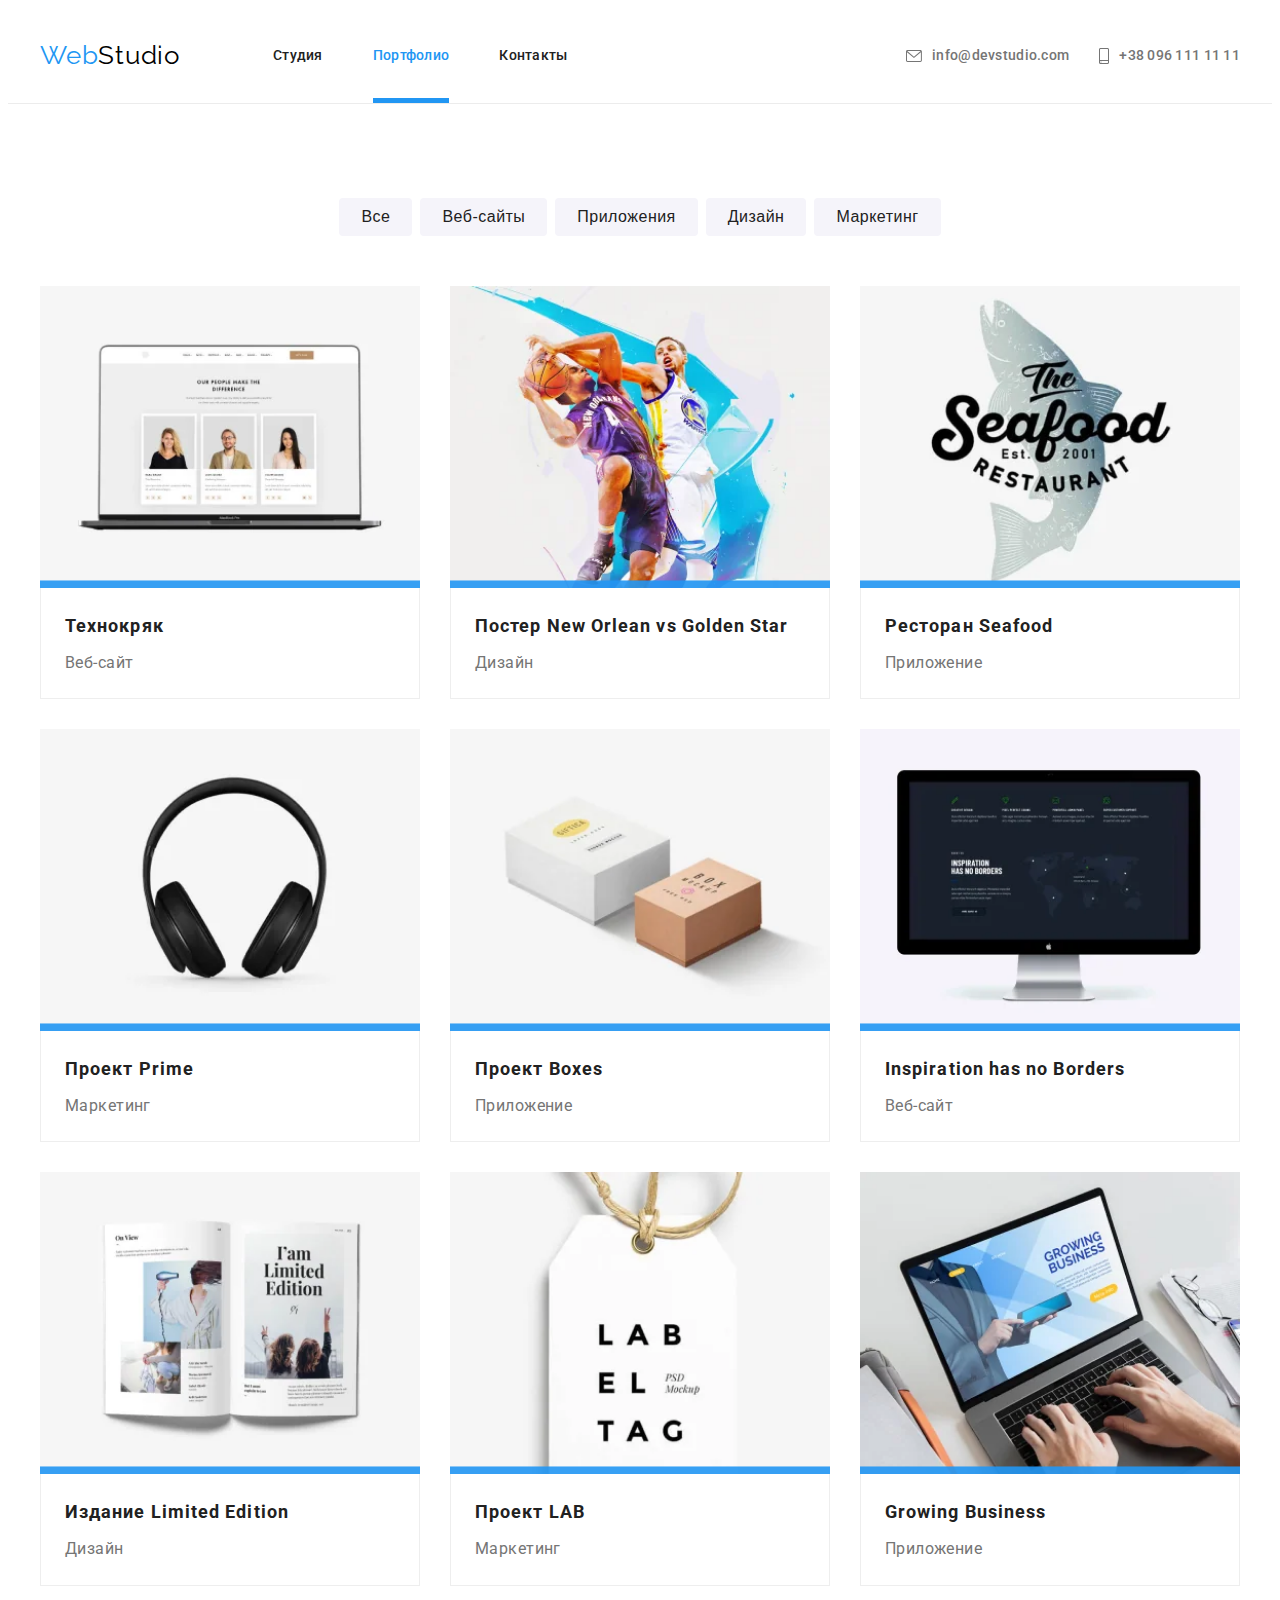
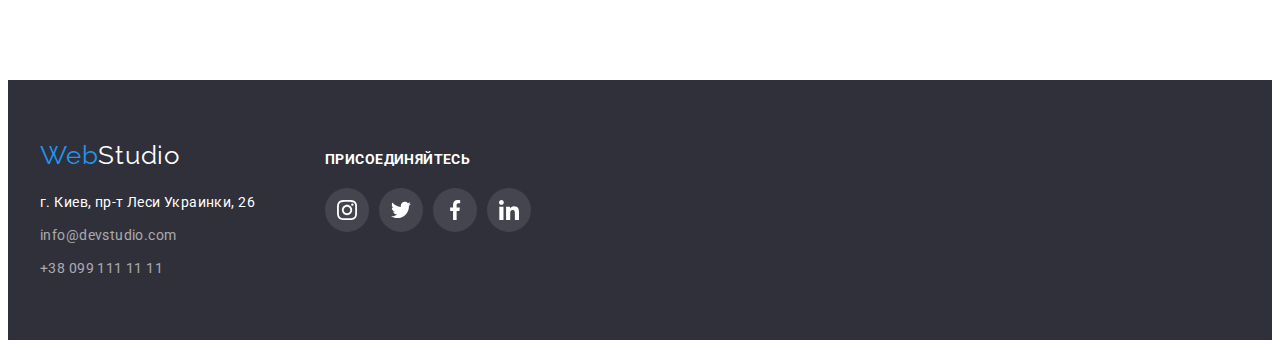
==== portfolio.html @ 074f7d72 "clone" ====
<!DOCTYPE html>
<html lang="ru">
<head>
    <meta charset="UTF-8">
    <meta http-equiv="X-UA-Compatible" content="IE=edge">
    <meta name="viewport" content="width=device-width, initial-scale=1.0">
    <link rel="preconnect" href="https://fonts.googleapis.com">
    <link rel="preconnect" href="https://fonts.gstatic.com" crossorigin>
    <link href="https://fonts.googleapis.com/css2?family=Raleway:wght@700&family=Roboto:wght@400;500;700;900&display=swap"
        rel="stylesheet">
    <link rel="stylesheet" href="https://cdnjs.cloudflare.com/ajax/libs/modern-normalize/1.1.0/modern-normalize.min.css"
        integrity="sha512-wpPYUAdjBVSE4KJnH1VR1HeZfpl1ub8YT/NKx4PuQ5NmX2tKuGu6U/JRp5y+Y8XG2tV+wKQpNHVUX03MfMFn9Q=="
        crossorigin="anonymous" referrerpolicy="no-referrer" />
    <link rel="stylesheet" href="./css/style.css">
    <title>Portfolio</title>
</head>
    <body>
        <!--Шапка-->
    <header class="header-nav">
        <div class="nav-box container">
            <nav>
                <a href="./index.html" class="logo link-style">
                    Web<span class="color-logo darker">Studio</span>
                </a>
                <ul class="items-nav list">
                    <li class="item-nav"><a href="./index.html" class="link-nav link-style ">Студия</a></li>
                    <li class="item-nav"><a href="./portfolio.html" class="link-nav link-style current">Портфолио</a></li>
                    <li class="item-nav"><a href="#" class="link-nav link-style">Контакты</a></li>
                </ul>
            </nav>
            <ul class="items-cont list">
                <li class="item-cont link-mail">
                    <a href="mailto:info@devstudio.com" class="link-mail link-style">
                        <svg class="icon-mail" width="16" height="12">
                            <use href="./images/sprite.svg#envelope"></use>
                        </svg>
                        info@devstudio.com
                    </a>
                </li>
                <li class="item-cont link-tel">
                    <a href="tel:+380961111111" class="link-tel link-style">
                        <svg class="icon-tel" width="10" height="16">
                            <use href="./images/sprite.svg#smartphone"></use>
                        </svg>+38 096 111 11 11
                    </a>
                </li>
            </ul>
        </div>
    </header>
        <main>
            <section class="section-portfolio">
                <div class="container">
                    <h1 class="visually-hidden">Портфолио</h1>
                    <!-- Фільтр -->
                    <ul class="filter-list list">
                        <li class="item-list"><button type="button" class="button-filter">Все</button></li>
                        <li class="item-list"><button type="button" class="button-filter">Веб-сайты</button></li>
                        <li class="item-list"><button type="button" class="button-filter">Приложения</button></li>
                        <li class="item-list"><button type="button" class="button-filter">Дизайн</button></li>
                        <li class="item-list"><button type="button" class="button-filter">Маркетинг</button></li>
                    </ul>
                    <!-- список набору -->
                    <ul class="portfolio-list list">
                        <li class="item-portfolio">
                            <a href="" class="link-portfolio link-style">
                                <div class="box-overlay">
                                    <img src="./images/img_p.webp" alt="" width="370">
                                    <div class="overlay-portfolio">
                                        <p>Технокряк это современная площадка распространения
                                            коронавируса. Компании используют эту платформу для
                                            цифрового шпионажа и атак на защищённые
                                            сервера конкурентов.</p>
                                    </div>
                                </div>
                                <div class="subtitle-content">
                                    <h2 class="subtitle-list">Технокряк</h2>
                                    <p class="description-list">Веб-сайт</p>
                                </div>
                            </a>
                        </li>
                        <li class="item-portfolio">
                            <a href="" class="link-portfolio link-style">
                                <div class="box-overlay">
                                    <img src="./images/img_p1.webp" alt="" width="370">
                                    <div class="overlay-portfolio">
                                        <p>Технокряк это современная площадка распространения
                                            коронавируса. Компании используют эту платформу для
                                            цифрового шпионажа и атак на защищённые
                                            сервера конкурентов.</p>
                                    </div>
                                </div>
                                <div class="subtitle-content">
                                    <h2 class="subtitle-list">Постер New Orlean vs Golden Star</h2>
                                    <p class="description-list">Дизайн</p>
                                </div>
                            </a>
                        </li>
                        <li class="item-portfolio">
                            <a href="" class="link-portfolio link-style">
                                <div class="box-overlay">
                                    <img src="./images/img_p2.webp" alt="" width="370">
                                    <div class="overlay-portfolio">
                                        <p>Технокряк это современная площадка распространения
                                            коронавируса. Компании используют эту платформу для
                                            цифрового шпионажа и атак на защищённые
                                            сервера конкурентов.</p>
                                    </div>
                                </div>
                                <div class="subtitle-content">
                                    <h2 class="subtitle-list">Ресторан Seafood</h2>
                                    <p class="description-list">Приложение</p>
                                </div>
                            </a>
                        </li>
                        <li class="item-portfolio">
                            <a href="" class="link-portfolio link-style">
                                <div class="box-overlay">
                                    <img src="./images/img_p3.webp" alt="" width="370">
                                    <div class="overlay-portfolio">
                                        <p>Технокряк это современная площадка распространения
                                            коронавируса. Компании используют эту платформу для
                                            цифрового шпионажа и атак на защищённые
                                            сервера конкурентов.</p>
                                    </div>
                                </div>
                                <div class="subtitle-content">
                                    <h2 class="subtitle-list">Проект Prime</h2>
                                    <p class="description-list">Маркетинг</p>
                                </div>
                            </a>
                        </li>
                        <li class="item-portfolio">
                            <a href="" class="link-portfolio link-style">
                                <div class="box-overlay">
                                    <img src="./images/img_p4.webp" alt="" width="370">
                                    <div class="overlay-portfolio">
                                        <p>Технокряк это современная площадка распространения
                                            коронавируса. Компании используют эту платформу для
                                            цифрового шпионажа и атак на защищённые
                                            сервера конкурентов.</p>
                                    </div>
                                </div>
                                <div class="subtitle-content">
                                    <h2 class="subtitle-list">Проект Boxes</h2>
                                    <p class="description-list">Приложение</p>
                                </div>
                            </a>
                        </li>
                        <li class="item-portfolio">
                            <a href="" class="link-portfolio link-style">
                                <div class="box-overlay">
                                    <img src="./images/img_p5.webp" alt="" width="370">
                                    <div class="overlay-portfolio">
                                        <p>Технокряк это современная площадка распространения
                                            коронавируса. Компании используют эту платформу для
                                            цифрового шпионажа и атак на защищённые
                                            сервера конкурентов.</p>
                                    </div>
                                </div>
                                
                                <div class="subtitle-content">
                                    <h2 class="subtitle-list">Inspiration has no Borders</h2>
                                    <p class="description-list">Веб-сайт</p>
                                </div>
                            </a>
                        </li>
                        <li class="item-portfolio">
                            <a href="" class="link-portfolio link-style">
                                <div class="box-overlay">
                                    <img src="./images/img_p6.webp" alt="" width="370">
                                    <div class="overlay-portfolio">
                                        <p>Технокряк это современная площадка распространения
                                            коронавируса. Компании используют эту платформу для
                                            цифрового шпионажа и атак на защищённые
                                            сервера конкурентов.</p>
                                    </div>
                                </div>
                                <div class="subtitle-content">
                                    <h2 class="subtitle-list">Издание Limited Edition</h2>
                                    <p class="description-list">Дизайн</p>
                                </div>
                            </a>
                        </li>
                        <li class="item-portfolio">
                            <a href="" class="link-portfolio link-style">
                                <div class="box-overlay">
                                    <img src="./images/img_p7.webp" alt="" width="370">
                                    <div class="overlay-portfolio">
                                        <p>Технокряк это современная площадка распространения
                                            коронавируса. Компании используют эту платформу для
                                            цифрового шпионажа и атак на защищённые
                                            сервера конкурентов.</p>
                                    </div>
                                </div>
                                <div class="subtitle-content">
                                    <h2 class="subtitle-list">Проект LAB</h2>
                                    <p class="description-list">Маркетинг</p>
                                </div>
                            </a>
                        </li>
                        <li class="item-portfolio">
                            <a href="" class="link-portfolio link-style">
                                <div class="box-overlay">
                                    <img src="./images/img_p8.webp" alt="" width="370">
                                    <div class="overlay-portfolio">
                                        <p>Технокряк это современная площадка распространения
                                            коронавируса. Компании используют эту платформу для
                                            цифрового шпионажа и атак на защищённые
                                            сервера конкурентов.</p>
                                    </div>
                                </div>
                                <div class="subtitle-content">
                                    <h2 class="subtitle-list">Growing Business</h2>
                                    <p class="description-list">Приложение</p>
                                </div>
                            </a>
                        </li>
                    </ul>
                </div>
            </section>
        </main>
                <!--Футер-->
        <footer class="footer">
            <div class="container footer-container">
                <div>
                    <div class="box-footer-logo">
                        <a href="./index.html" class="logo link-style">
                            Web<span class="color-logo lighter">Studio</span>
                        </a>
                    </div>
        
                    <address class="address">
                        <ul class="items-addr list">
                            <li class="item-addr"><span class="location">г. Киев, пр-т Леси Украинки, 26</span></li>
                            <li class="item-addr"><a href="mailto:info@devstudio.com"
                                    class="link-cont link-style">info@devstudio.com</a>
                            </li>
                            <li class="item-addr"><a href="tel:+380991111111" class="link-cont link-style">+38 099 111 11 11</a>
                            </li>
                        </ul>
                    </address>
                </div>
                <div class="box-join">
                    <h3 class="title-join">присоединяйтесь</h3>
                    <ul class="items-join list">
                        <li class="item-join">
                            <a href="" class="link-social dark" aria-label="instagram">
                                <svg class="icon-social light" width="20" height="20">
                                    <use href="./images/sprite.svg#instagram"></use>
                                </svg>
                            </a>
                        </li>
                        <li class="item-join">
                            <a href="" class="link-social dark" aria-label="twitter">
                                <svg class="icon-social light" width="20" height="20">
                                    <use href="./images/sprite.svg#twitter"></use>
                                </svg>
                            </a>
                        </li>
                        <li class="item-join">
                            <a href="" class="link-social dark" aria-label="facebook">
                                <svg class="icon-social light" width="20" height="20">
                                    <use href="./images/sprite.svg#facebook">
                                    </use>
                                </svg>
                            </a>
                        </li>
                        <li class="item-join">
                            <a href="" class="link-social dark" aria-label="linkedin">
                                <svg class="icon-social light" width="20" height="20">
                                    <use href="./images/sprite.svg#linkedin"></use>
                                </svg>
                            </a>
                        </li>
                    </ul>
                </div>
            </div>
        </footer>
    </body>
</html>
---- css/style.css ----
/* Змінні */

:root {
  --primary-text-color: #212121;
  --text-color: #757575;
  --accent-color: #2196f3;
  --color-contacts: rgba(255, 255, 255, 0.6);
  --primary-color-white: #ffffff;
  --timing-function: cubic-bezier(0.4, 0, 0.2, 1);
}

/* ГЛОБАЛЬНІ СТИЛІ */

body {
  font-family: 'Roboto', sans-serif;
  color: var(--text-color);
  background-color: var(--primary-color-white);
  font-size: 14px;
  letter-spacing: 0.03em;
}

img {
  display: block;
  width: 100%;
}

/* відміняємо маркер списку */
.list {
  list-style: none;
}

/* відміняємо підкреслення посилань */
.link-style {
  text-decoration: none;
}

/* стилі для контейнерів */

.container {
  width: 1200px;
  margin-left: auto;
  margin-right: auto;
  padding: 0 15px;
}

/* Скидаю глобально зовнішні відступи  */

h1,
h2,
h3,
h4,
h5,
h6 {
  margin: 0px;
}

p {
  margin: 0px;
}

ul {
  margin: 0px;
  padding: 0px;
}

/* Шапка */

.nav-box {
  display: flex;
  justify-content: space-between;
  align-items: center;
}

.header-nav {
  padding: 32px 0;

  color: var(--primary-color-white);
  border-bottom: 1px solid #ececec;
}

.logo {
  font-family: 'Raleway', sans-serif;
  font-size: 26px;
  line-height: 1.2;
  letter-spacing: 0.03em;
  color: var(--accent-color);
}

.color-logo.darker {
  text-indent: 0%;
  color: #000000;
}

.items-nav {
  display: flex;
  margin-left: 93px;

  font-weight: 500;
  line-height: 1.2;
  letter-spacing: 0.02em;
}

.item-nav:not(:first-child) {
  margin-left: 50px;
}

nav {
  display: flex;
  align-items: center;
}

.link-nav {
  position: relative;

  color: var(--primary-text-color);

  transition: color 250ms var(--timing-function);
}

.link-nav.current {
  color: var(--accent-color);
}

.link-nav:hover,
.link-nav:focus {
  color: var(--accent-color);
}

.link-nav.current::after {
  content: '';

  position: absolute;

  display: block;
  width: 100%;
  height: 5px;

  background-color: var(--accent-color);
  left: 0;
  bottom: -40px;
}

.items-cont {
  display: flex;
  align-items: center;

  font-weight: 500;
  line-height: 1.2;
  letter-spacing: 0.02em;
}

.icon-tel,
.icon-mail {
  margin-right: 10px;

  /* fill: var(--text-color); */
  fill: currentColor;
  transition: fill 250ms var(--timing-function);
}

.items-cont .item-cont + .item-cont {
  margin-left: 30px;
}

.link-mail,
.link-tel {
  display: inline-flex;
  align-items: center;

  color: var(--text-color);

  transition: color 250ms var(--timing-function);
}

.link-mail:hover .icon-mail,
.link-mail:focus .icon-mail,
.link-tel:hover .icon-tel,
.link-tel:focus .icon-tel {
  fill: var(--accent-color);
}

.link-mail:hover,
.link-mail:focus,
.link-tel:hover,
.link-tel:focus {
  color: var(--accent-color);
}
/* SECTION-HERO */

.section-hero {
  padding: 200px 0;
  margin: 0 auto;

  max-width: 1600px;
  text-align: center;

  background-color: #2f303a;
  color: var(--primary-color-white);
  background-image: linear-gradient(
      rgba(47, 48, 58, 0.4),
      rgba(47, 48, 58, 0.4)
    ),
    url('..//images/bgi.jpg');
  background-position: center;
  background-repeat: no-repeat;
}

.title-hero {
  margin-bottom: 30px;
  margin-left: auto;
  margin-right: auto;
  width: 696px;

  font-weight: 900;
  font-size: 44px;
  line-height: 1.4;
  letter-spacing: 0.06em;
  text-transform: uppercase;
}

.button-hero {
  padding: 10px 32px;

  border-radius: 4px;
  border: 0px solid #188ce8;

  cursor: pointer;
  font-weight: 700;
  font-size: 16px;
  line-height: 1.9;
  letter-spacing: 0.06em;
  background-color: var(--accent-color);
  color: var(--primary-color-white);

  transition: background-color 250ms var(--timing-function);
}

.button-hero:hover,
.button-hero:focus {
  background-color: #188ce8;
}

/*SECTION OUR ADVANTAGES*/

.section-advantages {
  padding: 94px 0;
}

.visually-hidden {
  position: absolute;

  clip: rect(0 0 0 0);
  width: 1px;
  height: 1px;
  margin: -1px;
}

.box-icon-advantages {
  display: flex;
  justify-content: center;
  align-items: center;

  margin-bottom: 30px;
  height: 120px;
  border-radius: 4px;
  background-color: #f5f4fa;
}

/* 
.item-advantages::before {
  display: block;
  content: '';
  height: 120px;
  background-color: #f5f4fa;
  border-radius: 4px;
  background-size: 70px 70px;
  background-repeat: no-repeat;
  background-position: center;
  margin-bottom: 30px;
} */

/* .item-advantages:nth-child(1)::before {
  background-image: url(..//images/icon-index/antenna1.svg);
}

.item-advantages:nth-child(2)::before {
  background-image: url(..//images/icon-index/clock1.svg);
}

.item-advantages:nth-child(3)::before {
  background-image: url(..//images/icon-index/diagram1.svg);
}

.item-advantages:nth-child(4)::before {
  background-image: url(..//images/icon-index/astronaut1.svg);
} */

/* ВАРІАНТ2 */

/* .item-advantages.icon-antenna::before {
  background-image: url(..//images/icon-index/svg/antenna.svg);
} */

.item-advantages.icon-clock::before {
  background-image: url(..//images/icon-index/svg/clock.svg);
}

.item-advantages.icon-diagramma::before {
  background-image: url(..//images/icon-index/svg/diagram.svg);
}

.item-advantages.icon-astronaut::before {
  background-image: url(..//images/icon-index/svg/astronaut.svg);
}

.items-advantages {
  display: flex;
  justify-content: space-between;
}

.item-advantages {
  max-width: 270px;
}

.item-advantages:not(:first-child) {
  margin-left: 30px;
}

.subtitle-advantages {
  font-size: 14px;
  line-height: 1.14;
  text-transform: uppercase;
  color: var(--primary-text-color);
}

.text-advantages {
  padding-top: 10px;

  line-height: 1.7;
}

/* section work */

.section-work {
  padding-bottom: 94px;
}

.section-work .title-section {
  margin-bottom: 50px;
}

.img-box {
  position: relative;

  display: flex;
  justify-content: space-between;
  align-items: center;
}

.title-section {
  margin-bottom: 50px;

  text-align: center;
  font-size: 36px;
  line-height: 1.2;
  color: var(--primary-text-color);
}

.label-img {
  position: absolute;
  bottom: 0px;

  display: flex;
  justify-content: center;
  align-items: center;

  width: 370px;
  height: 70px;

  font-size: 14px;
  line-height: 1.14;
  text-transform: uppercase;
  background-color: rgba(47, 48, 58, 0.8);
  color: var(--primary-color-white);
}

/* .label-img {
  display: flex;
  justify-content: center;
  align-items: center;
  position: absolute;
  width: 370px;
  height: 70px;
  bottom: 0px;
  background-image: linear-gradient(
    rgba(47, 48, 58, 0.8),
    rgba(47, 48, 58, 0.8)
  );
  color: var(--primary-color-white);

  font-size: 14px;
  line-height: 1.14;
  text-transform: uppercase;
} */

/* sectiont team */

.section-team {
  padding: 94px 0;

  text-align: center;
  background-color: #f5f4fa;
}

.items-team {
  display: flex;
}

.item-card {
  box-shadow: 0px 1px 3px rgba(0, 0, 0, 0.12), 0px 1px 1px rgba(0, 0, 0, 0.14),
    0px 2px 1px rgba(0, 0, 0, 0.2);
  border-radius: 0px 0px 4px 4px;

  font-size: 16px;
  line-height: 1.2;
  background-color: var(--primary-color-white);
}

.item-card:not(:first-child) {
  margin-left: 30px;
}

.card-wrapper {
  padding: 30px 0;
}

.title-card {
  margin-bottom: 10px;

  font-size: 16px;
  font-weight: 500;
  line-height: 1.2;
  color: var(--primary-text-color);
}

.box-social {
  display: flex;

  margin-top: 16px;
  padding: 0 32px;
}

.link-social {
  display: inline-flex;
  width: 44px;
  height: 44px;
  border-radius: 50%;
  justify-content: center;
  align-items: center;

  transition: background-color 250ms var(--timing-function);
}

.icon-social {
  fill: #afb1b8;
  transition: fill 250ms var(--timing-function);
}

.link-social:hover,
.link-social:focus {
  background-color: #2196f3;
  cursor: pointer;
}

.link-social:hover .icon-social,
.link-social:focus .icon-social {
  fill: #ffffff;
}

/* company */

.company {
  padding: 94px 0;
}

.items-company {
  display: flex;
  justify-content: space-between;
}

.link-company {
  display: flex;
  border: 1px solid #afb1b8;
  box-sizing: border-box;
  border-radius: 4px;
  width: 170px;
  height: 92px;
  justify-content: center;
  align-items: center;

  transition: border-color 250ms var(--timing-function);
}

.icon-company {
  fill: #afb1b8;
  transition: fill 250ms var(--timing-function);
}

.link-company:hover,
.link-company:focus {
  border-color: #2196f3;
  outline: #2196f3;
}

.link-company:hover .icon-company,
.link-company:focus .icon-company {
  fill: #2196f3;
}

/* Footer */
.footer {
  padding: 60px 0;
  background-color: #2f303a;
}

.box-footer-logo {
  margin-bottom: 20px;
}

.color-logo.lighter {
  color: var(--primary-color-white);
}

.items-addr {
  font-style: normal;
  line-height: 1.7;
  font-weight: 400;
  letter-spacing: 0.03em;
}

.item-addr:not(:last-child) {
  margin-bottom: 9px;
}

.location {
  color: var(--primary-color-white);
}

.link-cont {
  color: var(--color-contacts);
}

.footer-container {
  display: flex;
  align-items: baseline;
}

.box-join {
  margin-left: 70px;
}

.title-join {
  margin-bottom: 20px;

  font-size: 14px;
  line-height: 1.14;
  text-transform: uppercase;
  color: var(--primary-color-white);
}

.items-join {
  display: flex;
}

.item-join:not(:last-child) {
  margin-right: 10px;
}

.link-social.dark {
  background-color: rgba(255, 255, 255, 0.1);
  transition: background-color 250ms var(--timing-function);
}

.link-social.dark:hover,
.link-social.dark:focus {
  background-color: #2196f3;
}

.icon-social.light {
  fill: var(--primary-color-white);
}

/* ПОРТФОЛІО */

/* Section filter */

.section-portfolio {
  padding: 94px 0;
}

.filter-list {
  display: flex;
  justify-content: center;

  margin-bottom: 50px;
}

.filter-list .item-list:not(:first-child) {
  margin-left: 8px;
}

.button-filter {
  padding: 6px 22px;
  border: 0px;
  border-radius: 4px;
  border-color: transparent;

  font-weight: 500;
  font-size: 16px;
  line-height: 1.6;
  letter-spacing: 0.03em;
  text-align: center;
  background-color: #f5f4fa;
  color: var(--primary-text-color);

  transition: background-color 250ms var(--timing-function),
    color 250ms var(--timing-function), box-shadow 250ms var(--timing-function);
}

.button-filter:hover,
.button-filter:focus {
  cursor: pointer;
  background-color: var(--accent-color);
  color: var(--primary-color-white);
  box-shadow: 0px 3px 1px rgba(0, 0, 0, 0.1), 0px 1px 2px rgba(0, 0, 0, 0.08),
    0px 2px 2px rgba(0, 0, 0, 0.12);
}

/* 1 Варіант */
/*.portfolio-list {
  display: flex;
  flex-wrap: wrap;
}

 .item-portfolio {
  width: 370px;
   width: calc(100% - 90)/ 3);
}

.item-portfolio:not(:nth-child(3n)) {
  margin-right: 30px;
}

.item-portfolio:not(:nth-last-child(-n + 3)) {
  margin-bottom: 30px;
}
*/

/* по MDN */
.portfolio-list {
  display: flex;
  flex-wrap: wrap;

  margin: -15px;
}

.item-portfolio {
  margin: 15px;
  width: calc((100% - 90px) / 3);
  /* position: relative;
  overflow: hidden; */
  transition: box-shadow 250ms var(--timing-function);
}

.item-portfolio:hover {
  box-shadow: 0px 1px 1px rgba(0, 0, 0, 0.12), 0px 4px 4px rgba(0, 0, 0, 0.06),
    1px 4px 6px rgba(0, 0, 0, 0.16);
}

/* .overlay-portfolio::after {
  display: flex;
  justify-content: center;
  align-items: center;
  padding: 63px 24px;
  position: absolute;
  top: 0;
  color: var(--primary-color-white);
  background-color: rgba(33, 150, 243, 0.9);
  transform: translatey(100%);
  transition: transform 250ms ease;
  opacity: 0;
  pointer-events: none;
}

.link-portfolio:hover::after {
  content: '';
  transform: translatey(0);
  opacity: 1;
} */

.overlay-portfolio {
  position: absolute;
  top: 0;
  left: 0;

  display: flex;
  justify-content: center;
  align-items: center;

  padding: 63px 24px;

  color: var(--primary-color-white);
  background-color: rgba(33, 150, 243, 0.9);

  transform: translatey(100%);
  transition: transform 250ms var(--timing-function);
  opacity: 1;
  pointer-events: none;

  font-size: 18px;
  line-height: 1.56;
}

.link-portfolio:hover .overlay-portfolio {
  transform: translatey(0);
}

.box-overlay {
  position: relative;
  overflow: hidden;
}

/* .link-portfolio img {
  position: absolute;
  z-index: 2;
} */

.subtitle-content {
  border: 1px solid #eeeeee;
  border-top: 0px;
  padding: 20px 24px;
  /* position: absolute;
  bottom: 0; */
}

.subtitle-list {
  margin-bottom: 4px;

  color: var(--primary-text-color);
  font-size: 18px;
  line-height: 2;
  letter-spacing: 0.06em;
}

.description-list {
  color: var(--text-color);
  font-size: 16px;
  line-height: 1.9;
}

/* BACKDROP & MODAL */

.backdrop.is-hidden {
  opacity: 0;
  visibility: hidden;
  /* pointer-events: none; */
}

.backdrop {
  position: fixed;
  top: 0;
  left: 0;

  width: 100%;
  height: 100%;
  background-color: rgba(0, 0, 0, 0.2);
  /* opacity: 1; */
  pointer-events: none;
}

.modal {
  position: absolute;
  top: 50%;
  left: 50%;
  transform: translate(-50%, -50%);

  min-height: 581px;
  min-width: 528px;
  padding: 50px;

  background-color: #ffffff;
  box-shadow: 0px 1px 3px rgba(0, 0, 0, 0.12), 0px 1px 1px rgba(0, 0, 0, 0.14),
    0px 2px 1px rgba(0, 0, 0, 0.2);
  border-radius: 4px;
}

.btn-close {
  position: absolute;
  top: 8px;
  right: 8px;

  width: 30px;
  height: 30px;

  background-color: var(--primary-color-white);
  border-radius: 50%;
  border: 1px solid rgba(0, 0, 0, 0.1);
  cursor: pointer;
  pointer-events: visible;
}
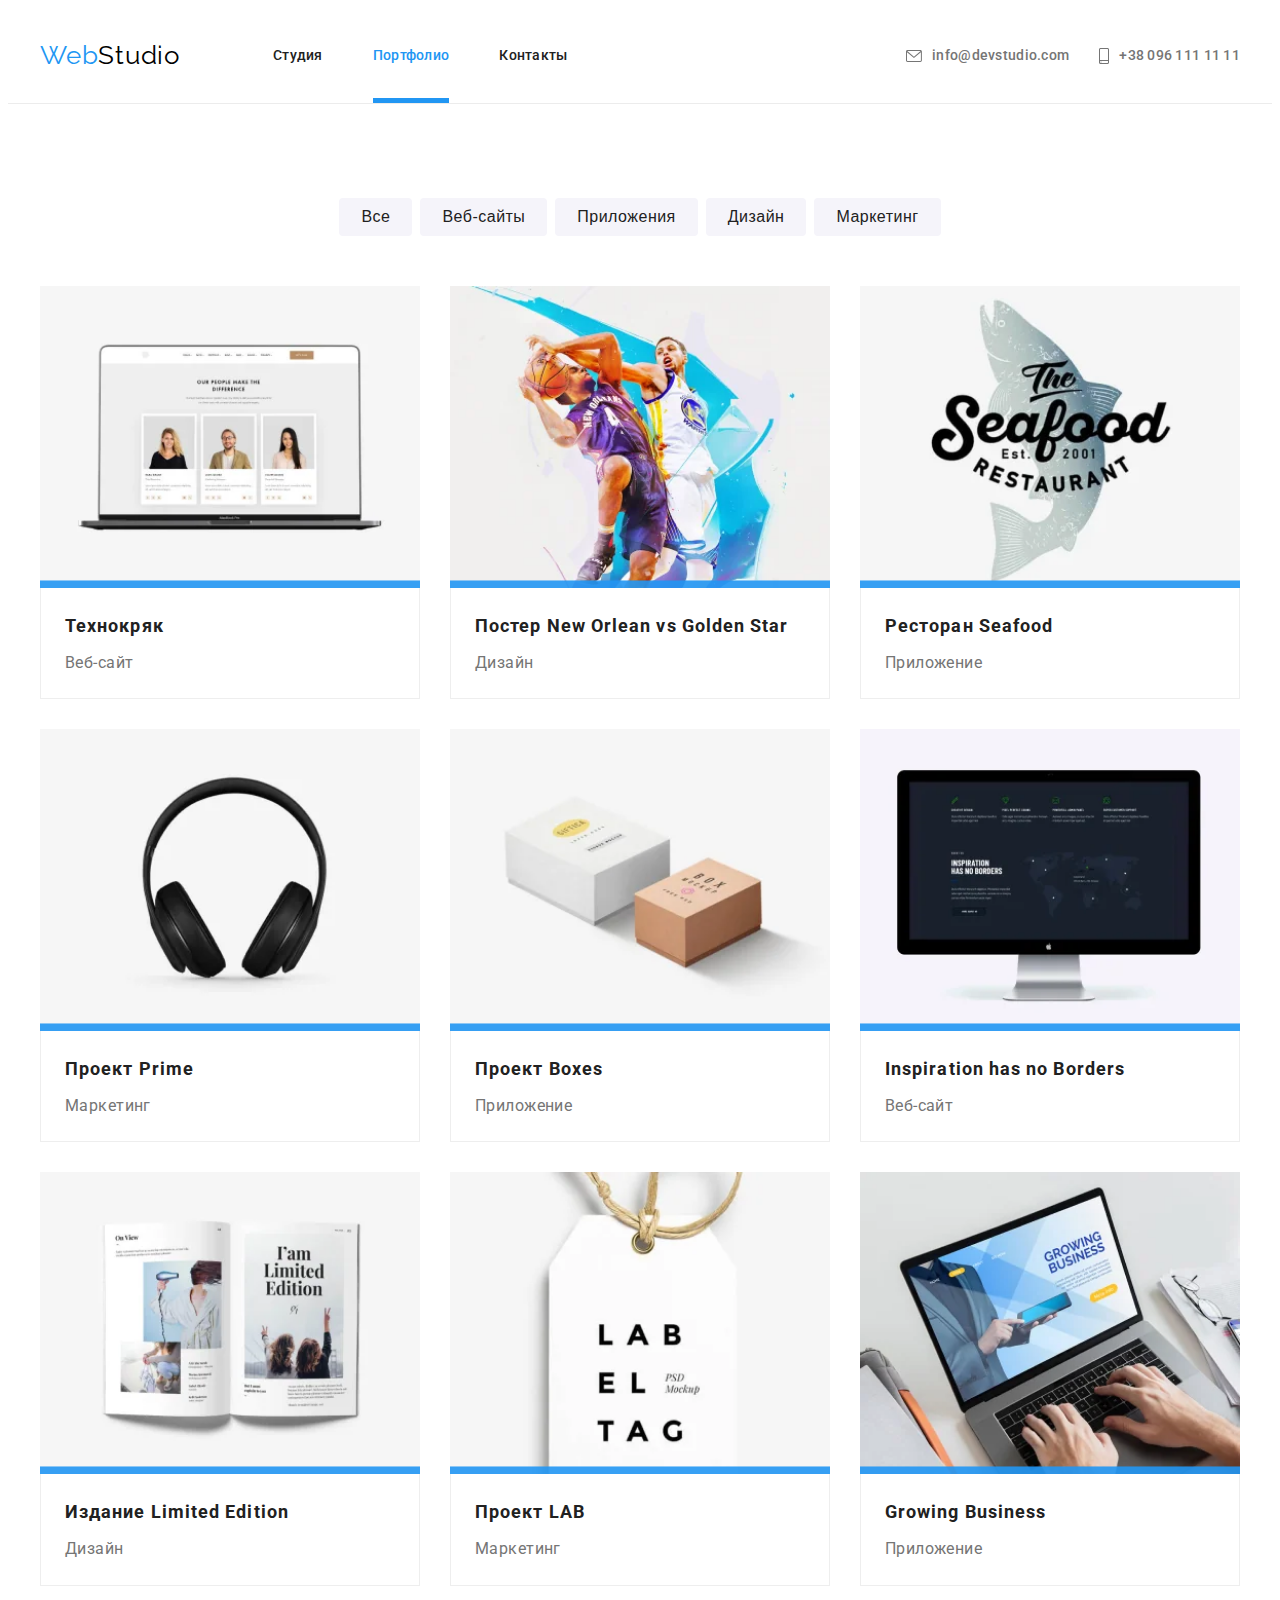
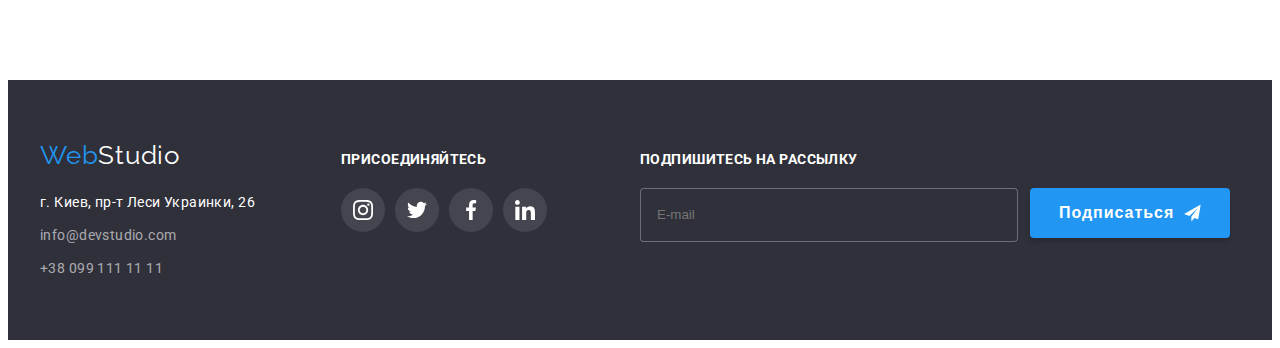
==== commit 96a99ff9: "footer form" ====
--- a/portfolio.html
+++ b/portfolio.html
@@ -220,61 +220,76 @@
             </section>
         </main>
                 <!--Футер-->
-        <footer class="footer">
-            <div class="container footer-container">
-                <div>
-                    <div class="box-footer-logo">
-                        <a href="./index.html" class="logo link-style">
-                            Web<span class="color-logo lighter">Studio</span>
-                        </a>
+                <footer class="footer">
+                    <div class="container footer-container">
+                        <div class="box-logo-address">
+                            <div class="box-footer-logo">
+                                <a href="./index.html" class="logo link-style">
+                                    Web<span class="color-logo lighter">Studio</span>
+                                </a>
+                            </div>
+                            
+                            <address class="address">
+                                <ul class="items-addr list">
+                                    <li class="item-addr">
+                                        <span class="location">г. Киев, пр-т Леси Украинки, 26</span>
+                                    </li>
+                                    <li class="item-addr"><a href="mailto:info@devstudio.com" class="link-cont link-style">info@devstudio.com</a>
+                                    </li>
+                                    <li class="item-addr"><a href="tel:+380991111111" class="link-cont link-style">+38 099 111 11 11</a>
+                                    </li>
+                                </ul>
+                            </address>
+                        </div>
+                        <div class="box-join">
+                            <h3 class="title-join">присоединяйтесь</h3>
+                            <ul class="items-join list">
+                                <li class="item-join">
+                                    <a href="" class="link-social dark" aria-label="instagram">
+                                        <svg class="icon-social light" width="20" height="20">
+                                            <use href="./images/sprite.svg#instagram"></use>
+                                        </svg>
+                                    </a>
+                                </li>
+                                <li class="item-join">
+                                    <a href="" class="link-social dark" aria-label="twitter">
+                                        <svg class="icon-social light" width="20" height="20">
+                                            <use href="./images/sprite.svg#twitter"></use>
+                                        </svg>
+                                    </a>
+                                </li>
+                                <li class="item-join">
+                                    <a href="" class="link-social dark" aria-label="facebook">
+                                        <svg class="icon-social light" width="20" height="20">
+                                            <use href="./images/sprite.svg#facebook">
+                                            </use>
+                                        </svg>
+                                    </a>
+                                </li>
+                                <li class="item-join">
+                                    <a href="" class="link-social dark" aria-label="linkedin">
+                                        <svg class="icon-social light" width="20" height="20">
+                                            <use href="./images/sprite.svg#linkedin"></use>
+                                        </svg>
+                                    </a>
+                                </li>
+                            </ul>
+                        </div>
+                        <div class="box-sign-up">
+                            <form action="" class="form-sign-up">
+                                <label for="E-mail" class="text-sign-up">Подпишитесь на рассылку</label>
+                                <div class="box-input-button">
+                                    <input type="email" name="email" id="E-mail" class="input-mail" placeholder="E-mail" required>
+                                    <button type="submit" class="btn-sing-up btn">
+                                            <b class="text-submit">Подписаться</b>
+                                            <svg width="24" height="24" class="icon-send">
+                                                <use href="./images/sprite.svg#icon-send"></use>
+                                            </svg>
+                                    </button>
+                                </div>
+                            </form>
+                        </div>
                     </div>
-        
-                    <address class="address">
-                        <ul class="items-addr list">
-                            <li class="item-addr"><span class="location">г. Киев, пр-т Леси Украинки, 26</span></li>
-                            <li class="item-addr"><a href="mailto:info@devstudio.com"
-                                    class="link-cont link-style">info@devstudio.com</a>
-                            </li>
-                            <li class="item-addr"><a href="tel:+380991111111" class="link-cont link-style">+38 099 111 11 11</a>
-                            </li>
-                        </ul>
-                    </address>
-                </div>
-                <div class="box-join">
-                    <h3 class="title-join">присоединяйтесь</h3>
-                    <ul class="items-join list">
-                        <li class="item-join">
-                            <a href="" class="link-social dark" aria-label="instagram">
-                                <svg class="icon-social light" width="20" height="20">
-                                    <use href="./images/sprite.svg#instagram"></use>
-                                </svg>
-                            </a>
-                        </li>
-                        <li class="item-join">
-                            <a href="" class="link-social dark" aria-label="twitter">
-                                <svg class="icon-social light" width="20" height="20">
-                                    <use href="./images/sprite.svg#twitter"></use>
-                                </svg>
-                            </a>
-                        </li>
-                        <li class="item-join">
-                            <a href="" class="link-social dark" aria-label="facebook">
-                                <svg class="icon-social light" width="20" height="20">
-                                    <use href="./images/sprite.svg#facebook">
-                                    </use>
-                                </svg>
-                            </a>
-                        </li>
-                        <li class="item-join">
-                            <a href="" class="link-social dark" aria-label="linkedin">
-                                <svg class="icon-social light" width="20" height="20">
-                                    <use href="./images/sprite.svg#linkedin"></use>
-                                </svg>
-                            </a>
-                        </li>
-                    </ul>
-                </div>
-            </div>
-        </footer>
+                </footer>
     </body>
 </html>--- a/css/style.css
+++ b/css/style.css
@@ -63,6 +63,10 @@
   padding: 0px;
 }
 
+.btn{
+  cursor: pointer;
+}
+
 /* Шапка */
 
 .nav-box {
@@ -224,7 +228,6 @@
   border-radius: 4px;
   border: 0px solid #188ce8;
 
-  cursor: pointer;
   font-weight: 700;
   font-size: 16px;
   line-height: 1.9;
@@ -523,6 +526,10 @@
   background-color: #2f303a;
 }
 
+.box-logo-address{
+  width: 231px;
+}
+
 .box-footer-logo {
   margin-bottom: 20px;
 }
@@ -588,6 +595,78 @@
 
 .icon-social.light {
   fill: var(--primary-color-white);
+}
+
+.box-sign-up{
+  /* display: flex; */
+  margin-left:93px;
+  width: 570px;
+}
+
+.form-sign-up{
+ display: flex;
+  flex-wrap: wrap;
+}
+
+.box-input-button{
+  display: flex;
+  justify-content: space-between;
+}
+
+.input-mail{
+  padding-left: 16px ;
+  width: 358px;
+  height: 50px;
+  background-color: #2f303a;
+color: rgba(255, 255, 255, 0.6);
+
+  border:none;
+  border: 1px solid rgba(255, 255, 255, 0.3);
+/* box-sizing: border-box; */
+/* filter: drop-shadow(0px 4px 4px rgba(0, 0, 0, 0.15)); */
+border-radius: 4px;
+}
+
+.text-sign-up{
+  margin-bottom: 20px;
+  display: block;
+  font-weight: bold;
+font-size: 14px;
+line-height: 1.14;
+letter-spacing: 0.03em;
+text-transform: uppercase;
+
+color: #FFFFFF;
+}
+
+.btn-sing-up{
+  display: flex;
+  align-items: center;
+text-align: center;
+  margin-left: 12px;
+  width: 200px;
+  height: 50px;
+padding: 10px 29px;
+background-color: #2196F3;
+color: var(--primary-color-white);
+box-shadow: 0px 4px 4px rgba(0, 0, 0, 0.15);
+border:0px;
+border-radius: 4px;
+}
+
+
+.text-submit{
+  display: block;
+  font-weight: bold;
+font-size: 16px;
+line-height: 1.87;
+letter-spacing: 0.06em;
+color: #FFFFFF;
+}
+
+.icon-send{
+  display: block;
+  margin-left: 10px;
 }
 
 /* ПОРТФОЛІО */
@@ -776,6 +855,7 @@
   background-color: rgba(0, 0, 0, 0.2);
   /* opacity: 1; */
   pointer-events: none;
+  
 }
 
 .modal {
@@ -786,13 +866,40 @@
 
   min-height: 581px;
   min-width: 528px;
-  padding: 50px;
+  padding: 40px;
 
   background-color: #ffffff;
   box-shadow: 0px 1px 3px rgba(0, 0, 0, 0.12), 0px 1px 1px rgba(0, 0, 0, 0.14),
     0px 2px 1px rgba(0, 0, 0, 0.2);
   border-radius: 4px;
-}
+  animation: animationModal 2000ms linear;
+}
+
+@keyframes animationModal{
+  0% {
+    opacity: 0;
+  }
+
+  /* 20% {
+    opacity: 0.2;
+  }
+
+  40% {
+    opacity: 0.4;
+  }
+
+  60% {
+    opacity: 0.6;
+  }
+  80% {
+    opacity: 0.8;
+  } */
+
+  100% {
+    opacity: 1;
+  }
+}
+
 
 .btn-close {
   position: absolute;
@@ -801,10 +908,137 @@
 
   width: 30px;
   height: 30px;
+
+  display: flex;
+  justify-content: center;
+  align-items: center;
 
   background-color: var(--primary-color-white);
   border-radius: 50%;
   border: 1px solid rgba(0, 0, 0, 0.1);
   cursor: pointer;
   pointer-events: visible;
-}
+  transition: fill 250ms var(--timing-function);
+}
+
+.btn-close:hover{
+  fill: #2196f3;
+}
+
+.legend{
+  display: block;
+font-weight: bold;
+font-size: 20px;
+line-height: 1.1;
+text-align: center;
+letter-spacing: 0.03em;
+color: #212121;
+
+margin-bottom: 12px;
+}
+
+.form-field label{
+  display: block;
+  margin-bottom: 4px;
+  font-size: 12px;
+  line-height: 1.17;
+  letter-spacing: 0.01em;
+  color:#757575
+}
+
+.field{
+  height: 40px;
+  border: 1px solid rgba(33, 33, 33, 0.2);
+/* box-sizing: border-box; */
+border-radius: 4px;
+color: #000000;
+padding-left: 42px;
+transition: border-color 250ms var(--timing-function) ;
+}
+
+.form{
+  position: absolute;
+
+}
+
+.form-field{
+  position: relative;
+
+  display: flex;
+  flex-direction: column;
+  margin-bottom: 10px;
+  pointer-events: visible;
+}
+
+.icon-field{
+  position: absolute;
+  left: 0;
+  bottom: 0;
+  transform: translate(12px , -11px);
+  transition: fill 250ms var(--timing-function) ;
+}
+
+.field:focus-within{
+  outline: none;
+border-color: #2196f3;
+}
+
+.field:focus-within + .icon-field{
+  fill: #2196f3;
+}
+
+.textarea{
+  padding: 12px 16px;
+border: 1px solid rgba(33, 33, 33, 0.2);
+border-radius: 4px;
+resize: none;
+transition: border-color 250ms var(--timing-function) ;
+}
+
+.textarea:focus-within{
+  outline: none;
+  border-color: #2196f3;
+}
+
+.box-contract{
+  display: flex;
+  justify-content: center;
+  align-items: center;
+  margin-top: 20px;
+  margin-bottom: 30px;
+  pointer-events: visible;
+}
+
+.input-contract{
+ 
+  clip: rect(0 0 0 0);
+  width: 1px;
+  height: 1px;
+  margin: -1px;
+}
+
+.box-checkbox{
+width: 15px;
+height: 15px;
+border-radius: 2px;
+
+  margin-right: 7px;
+  border: 1px solid #212121;
+}
+
+.link-contract{
+  color:#2196F3 ;
+}
+
+.btn-submit{
+  display: block;
+  padding: 10px 55px;
+  margin-left: auto;
+  margin-right: auto;
+  background-color: #2196F3;
+  color: var(--primary-color-white);
+box-shadow: 0px 4px 4px rgba(0, 0, 0, 0.15);
+border-radius: 4px;
+pointer-events: visible;
+
+}